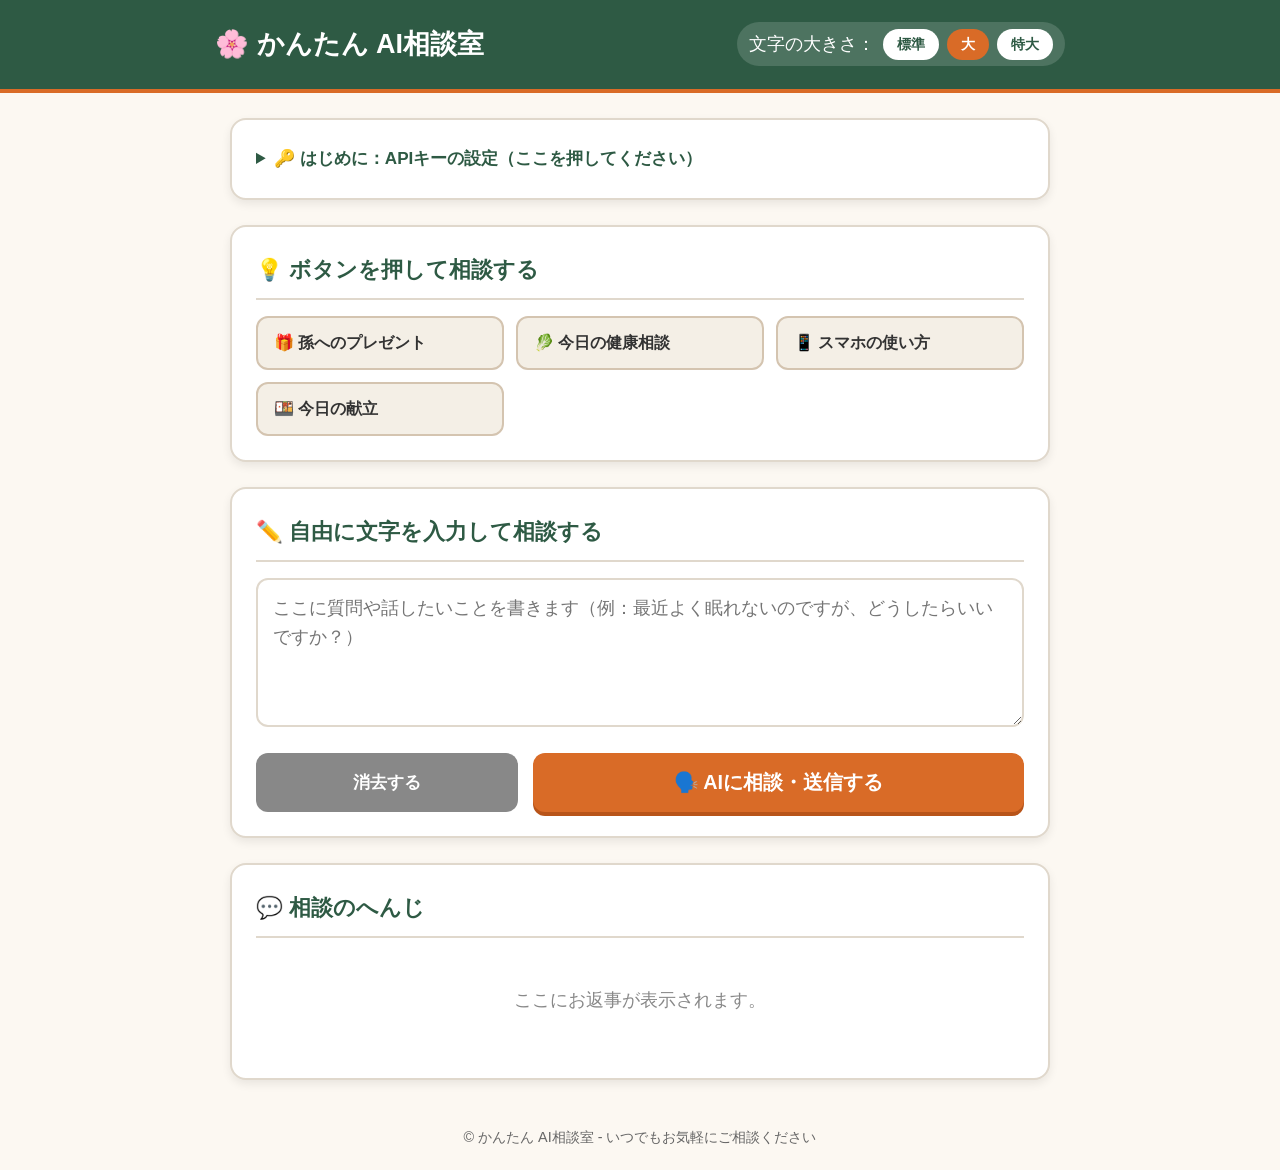
==== index.html @ e771797c "Add files via upload" ====
<!DOCTYPE html>
<html lang="ja">
<head>
    <meta charset="UTF-8">
    <meta name="viewport" content="width=device-width, initial-scale=1.0">
    <title>かんたん AI相談室</title>
    <link rel="stylesheet" href="style.css">
</head>
<body class="font-normal">

    <!-- ヘッダー -->
    <header class="site-header">
        <div class="header-container">
            <h1>🌸 かんたん AI相談室</h1>
            
            <!-- 文字サイズ変更ボタン -->
            <div class="font-size-selector">
                <span>文字の大きさ：</span>
                <button type="button" onclick="changeFontSize('font-normal')" class="btn-size">標準</button>
                <button type="button" onclick="changeFontSize('font-large')" class="btn-size active">大</button>
                <button type="button" onclick="changeFontSize('font-xlarge')" class="btn-size">特大</button>
            </div>
        </div>
    </header>

    <main class="main-container">

        <!-- APIキー設定エリア -->
        <section class="card api-section">
            <details>
                <summary>🔑 はじめに：APIキーの設定（ここを押してください）</summary>
                <div class="api-input-group">
                    <label for="apiKey">Gemini APIキー：</label>
                    <input type="password" id="apiKey" placeholder="APIキーをここに入力" />
                    <button type="button" id="saveKeyBtn" class="btn-secondary">保存する</button>
                </div>
                <p class="hint">※キーはお手元のパソコン内（ブラウザ）にのみ安全に保存されます。</p>
            </details>
        </section>

        <!-- かんたん質問ボタン -->
        <section class="card">
            <h2>💡 ボタンを押して相談する</h2>
            <div class="quick-buttons">
                <button type="button" class="quick-btn" onclick="setQuickQuestion('孫へのプレゼントで喜ばれるものを教えてください')">
                    🎁 孫へのプレゼント
                </button>
                <button type="button" class="quick-btn" onclick="setQuickQuestion('今日からできる簡単な健康習慣を教えて')">
                    🥬 今日の健康相談
                </button>
                <button type="button" class="quick-btn" onclick="setQuickQuestion('スマホの写真の送り方をわかりやすく教えて')">
                    📱 スマホの使い方
                </button>
                <button type="button" class="quick-btn" onclick="setQuickQuestion('今日のお昼ごはんのおすすめ献立を教えて')">
                    🍱 今日の献立
                </button>
            </div>
        </section>

        <!-- 相談入力フォーム -->
        <section class="card">
            <h2>✏️ 自由に文字を入力して相談する</h2>
            <form id="chatForm">
                <textarea id="userInput" rows="4" placeholder="ここに質問や話したいことを書きます（例：最近よく眠れないのですが、どうしたらいいですか？）"></textarea>
                
                <div class="button-group">
                    <button type="button" id="clearBtn" class="btn-clear">消去する</button>
                    <button type="submit" id="submitBtn" class="btn-submit">
                        🗣️ AIに相談・送信する
                    </button>
                </div>
            </form>
        </section>

        <!-- 相談結果・やり取りの表示エリア -->
        <section class="card display-section">
            <h2>💬 相談のへんじ</h2>
            
            <div id="loading" class="loading-box hidden">
                <div class="spinner"></div>
                <p>AIが考え中です。少々お待ちください...</p>
            </div>

            <div id="chatHistory" class="chat-history">
                <p class="placeholder-text">ここにお返事が表示されます。</p>
            </div>
        </section>

    </main>

    <footer class="site-footer">
        <p>© かんたん AI相談室 - いつでもお気軽にご相談ください</p>
    </footer>

    <script src="script.js"></script>
</body>
</html>
---- style.css ----
/* ==========================================
   全体基本設定（見やすさ・和風温かみデザイン）
   ========================================== */
:root {
    --bg-color: #fcf8f2;
    --card-bg: #ffffff;
    --text-color: #2b2b2b;
    --primary-color: #2e5a44;   /* 深緑 */
    --primary-hover: #1e3d2e;
    --accent-color: #d96b27;    /* 柿色・朱色 */
    --accent-hover: #b85419;
    --border-color: #e0d8cc;
    --shadow-color: rgba(0, 0, 0, 0.08);
}

* {
    box-sizing: border-box;
    margin: 0;
    padding: 0;
}

body {
    background-color: var(--bg-color);
    color: var(--text-color);
    font-family: "Hiragino Kaku Gothic ProN", "メイリオ", Meiryo, sans-serif;
    line-height: 1.8;
}

/* 文字サイズ切替用クラス */
body.font-normal { font-size: 18px; }
body.font-large  { font-size: 22px; }
body.font-xlarge { font-size: 26px; }

/* ==========================================
   レイアウト・ヘッダー
   ========================================== */
.site-header {
    background-color: var(--primary-color);
    color: #ffffff;
    padding: 20px 15px;
    border-bottom: 4px solid var(--accent-color);
}

.header-container {
    max-width: 850px;
    margin: 0 auto;
    display: flex;
    justify-content: space-between;
    align-items: center;
    flex-wrap: wrap;
    gap: 15px;
}

.site-header h1 {
    font-size: 1.5em;
    font-weight: bold;
}

/* 文字サイズ切替ボタン */
.font-size-selector {
    display: flex;
    align-items: center;
    gap: 8px;
    background: rgba(255, 255, 255, 0.15);
    padding: 6px 12px;
    border-radius: 30px;
}

.btn-size {
    background: #ffffff;
    color: var(--primary-color);
    border: 2px solid transparent;
    padding: 4px 12px;
    border-radius: 20px;
    font-weight: bold;
    font-size: 0.8em;
    cursor: pointer;
}

.btn-size.active {
    background: var(--accent-color);
    color: #ffffff;
}

/* ==========================================
   メインコンテンツ・カードデザイン
   ========================================== */
.main-container {
    max-width: 850px;
    margin: 25px auto;
    padding: 0 15px;
}

.card {
    background: var(--card-bg);
    border: 2px solid var(--border-color);
    border-radius: 16px;
    padding: 24px;
    margin-bottom: 25px;
    box-shadow: 0 4px 10px var(--shadow-color);
}

.card h2 {
    font-size: 1.2em;
    color: var(--primary-color);
    border-bottom: 2px solid var(--border-color);
    padding-bottom: 8px;
    margin-bottom: 16px;
}

/* APIキー入力部分 */
.api-section summary {
    font-weight: bold;
    cursor: pointer;
    font-size: 0.95em;
    color: var(--primary-color);
}

.api-input-group {
    display: flex;
    gap: 10px;
    margin-top: 15px;
    align-items: center;
    flex-wrap: wrap;
}

.api-input-group input {
    flex: 1;
    min-width: 250px;
    padding: 10px;
    font-size: 0.9em;
    border: 2px solid var(--border-color);
    border-radius: 8px;
}

.hint {
    font-size: 0.75em;
    color: #666;
    margin-top: 8px;
}

/* かんたん質問ボタン */
.quick-buttons {
    display: grid;
    grid-template-columns: repeat(auto-fit, minmax(240px, 1fr));
    gap: 12px;
}

.quick-btn {
    background: #f4efe6;
    border: 2px solid #d4c4b0;
    color: #333;
    padding: 14px 16px;
    border-radius: 12px;
    font-size: 0.9em;
    font-weight: bold;
    text-align: left;
    cursor: pointer;
    transition: background 0.2s;
}

.quick-btn:hover {
    background: #e8ded0;
    border-color: var(--primary-color);
}

/* テキストエリア・ボタン */
textarea {
    width: 100%;
    padding: 15px;
    font-size: 1em;
    border: 2px solid var(--border-color);
    border-radius: 12px;
    line-height: 1.6;
    resize: vertical;
    outline: none;
}

textarea:focus {
    border-color: var(--primary-color);
}

.button-group {
    display: flex;
    gap: 15px;
    margin-top: 15px;
}

.btn-submit {
    flex: 2;
    background-color: var(--accent-color);
    color: #ffffff;
    border: none;
    padding: 16px;
    border-radius: 12px;
    font-size: 1.1em;
    font-weight: bold;
    cursor: pointer;
    box-shadow: 0 4px 0 var(--accent-hover);
}

.btn-submit:hover {
    background-color: var(--accent-hover);
}

.btn-submit:active {
    transform: translateY(2px);
    box-shadow: 0 2px 0 var(--accent-hover);
}

.btn-clear {
    flex: 1;
    background-color: #888888;
    color: #ffffff;
    border: none;
    padding: 16px;
    border-radius: 12px;
    font-size: 0.95em;
    font-weight: bold;
    cursor: pointer;
}

.btn-secondary {
    background: var(--primary-color);
    color: #fff;
    border: none;
    padding: 10px 18px;
    border-radius: 8px;
    font-weight: bold;
    cursor: pointer;
}

/* 会話履歴・レスポンス表示 */
.chat-history {
    display: flex;
    flex-direction: column;
    gap: 20px;
    min-height: 100px;
}

.placeholder-text {
    color: #888;
    text-align: center;
    padding: 30px 0;
}

.message {
    padding: 18px;
    border-radius: 12px;
    position: relative;
    white-space: pre-wrap;
    word-break: break-word;
}

.message.user {
    background-color: #eaf3ed;
    border: 2px solid #b2d8c3;
    margin-left: 20px;
}

.message.ai {
    background-color: #fff9f0;
    border: 2px solid #f0cb98;
    margin-right: 20px;
}

.message-header {
    font-weight: bold;
    margin-bottom: 8px;
    color: var(--primary-color);
    display: flex;
    justify-content: space-between;
    align-items: center;
}

.speak-btn {
    background: #ffffff;
    border: 2px solid var(--accent-color);
    color: var(--accent-color);
    padding: 4px 10px;
    border-radius: 8px;
    font-size: 0.8em;
    cursor: pointer;
    font-weight: bold;
}

.speak-btn:hover {
    background: var(--accent-color);
    color: #ffffff;
}

/* ローディング（待機中のアニメーション） */
.loading-box {
    text-align: center;
    padding: 20px;
    color: var(--primary-color);
    font-weight: bold;
}

.spinner {
    width: 40px;
    height: 40px;
    border: 5px solid #e0d8cc;
    border-top: 5px solid var(--accent-color);
    border-radius: 50%;
    margin: 0 auto 10px;
    animation: spin 1s linear infinite;
}

@keyframes spin {
    0% { transform: rotate(0deg); }
    100% { transform: rotate(360deg); }
}

.hidden {
    display: none !important;
}

/* フッター */
.site-footer {
    text-align: center;
    padding: 20px;
    color: #666;
    font-size: 0.8em;
}
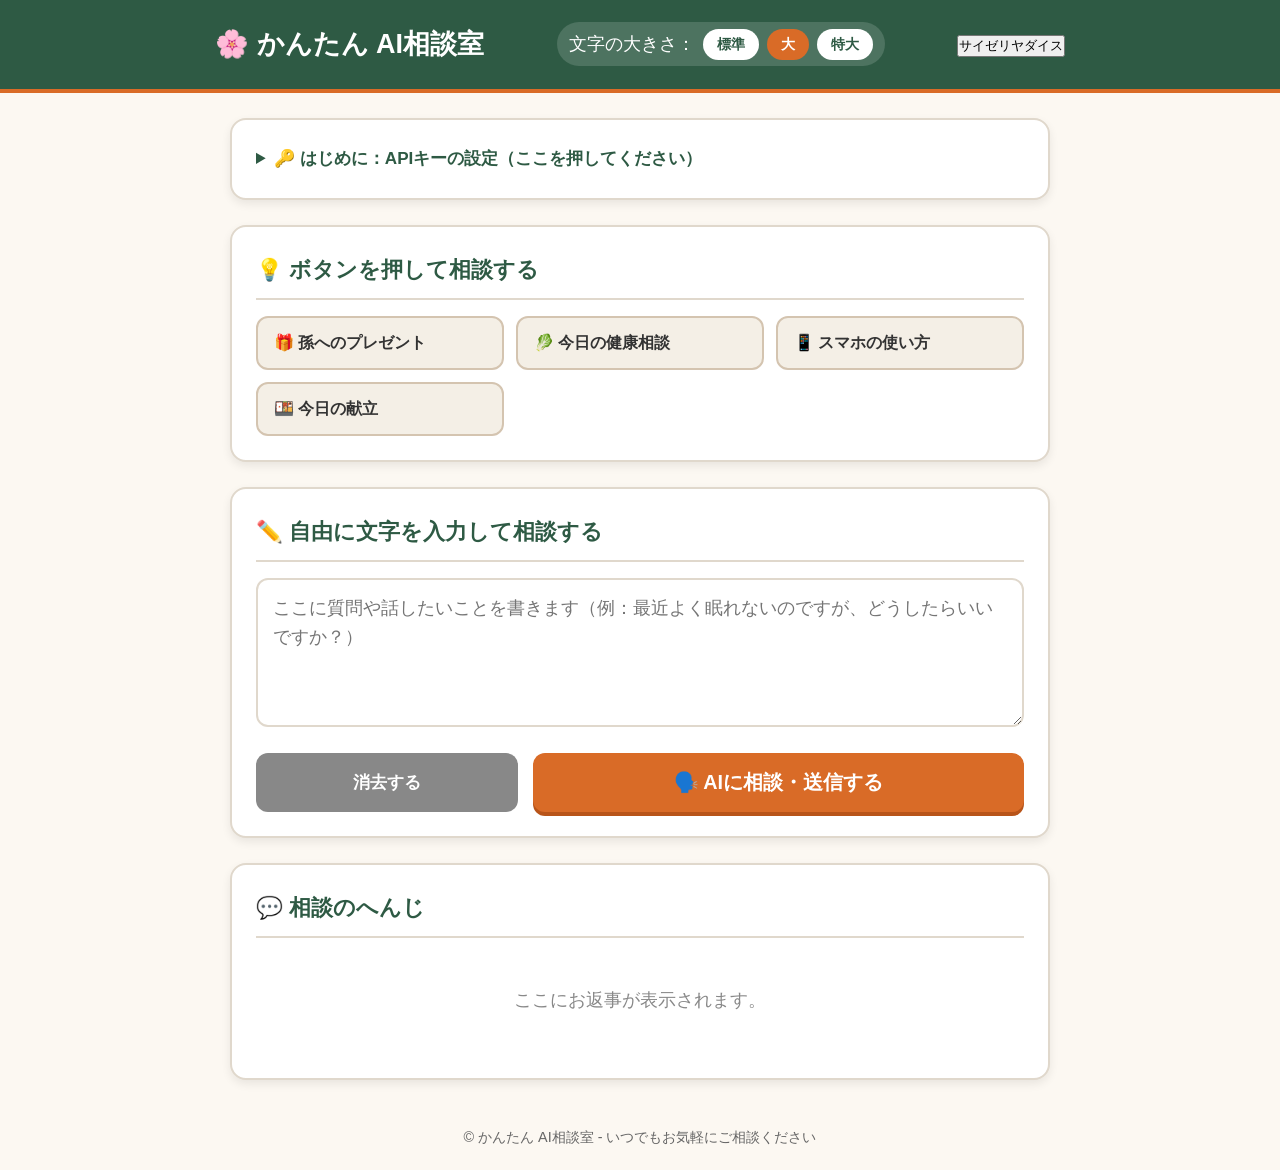
==== commit d2e27b9f: "Add navigation button for Saizeriya Dice Added a button to navigate to the saizeriya-dice.html page." ====
--- a/index.html
+++ b/index.html
@@ -19,6 +19,9 @@
                 <button type="button" onclick="changeFontSize('font-normal')" class="btn-size">標準</button>
                 <button type="button" onclick="changeFontSize('font-large')" class="btn-size active">大</button>
                 <button type="button" onclick="changeFontSize('font-xlarge')" class="btn-size">特大</button>
+            </div>
+            <div>
+                <button onclick="location.href='saizeriya-dice.html'">サイゼリヤダイス</button>
             </div>
         </div>
     </header>
@@ -42,7 +45,7 @@
         <section class="card">
             <h2>💡 ボタンを押して相談する</h2>
             <div class="quick-buttons">
-                <button type="button" class="quick-btn" onclick="setQuickQuestion('孫へのプレゼントで喜ばれるものを教えてください')">
+                <button type="button" class="quick-btn" onclick="setQuickQuestion('孫へのプレゼントで喜ばれるものを教えてください　＜テスト＞')">
                     🎁 孫へのプレゼント
                 </button>
                 <button type="button" class="quick-btn" onclick="setQuickQuestion('今日からできる簡単な健康習慣を教えて')">
@@ -94,4 +97,4 @@
 
     <script src="script.js"></script>
 </body>
-</html>+</html>
